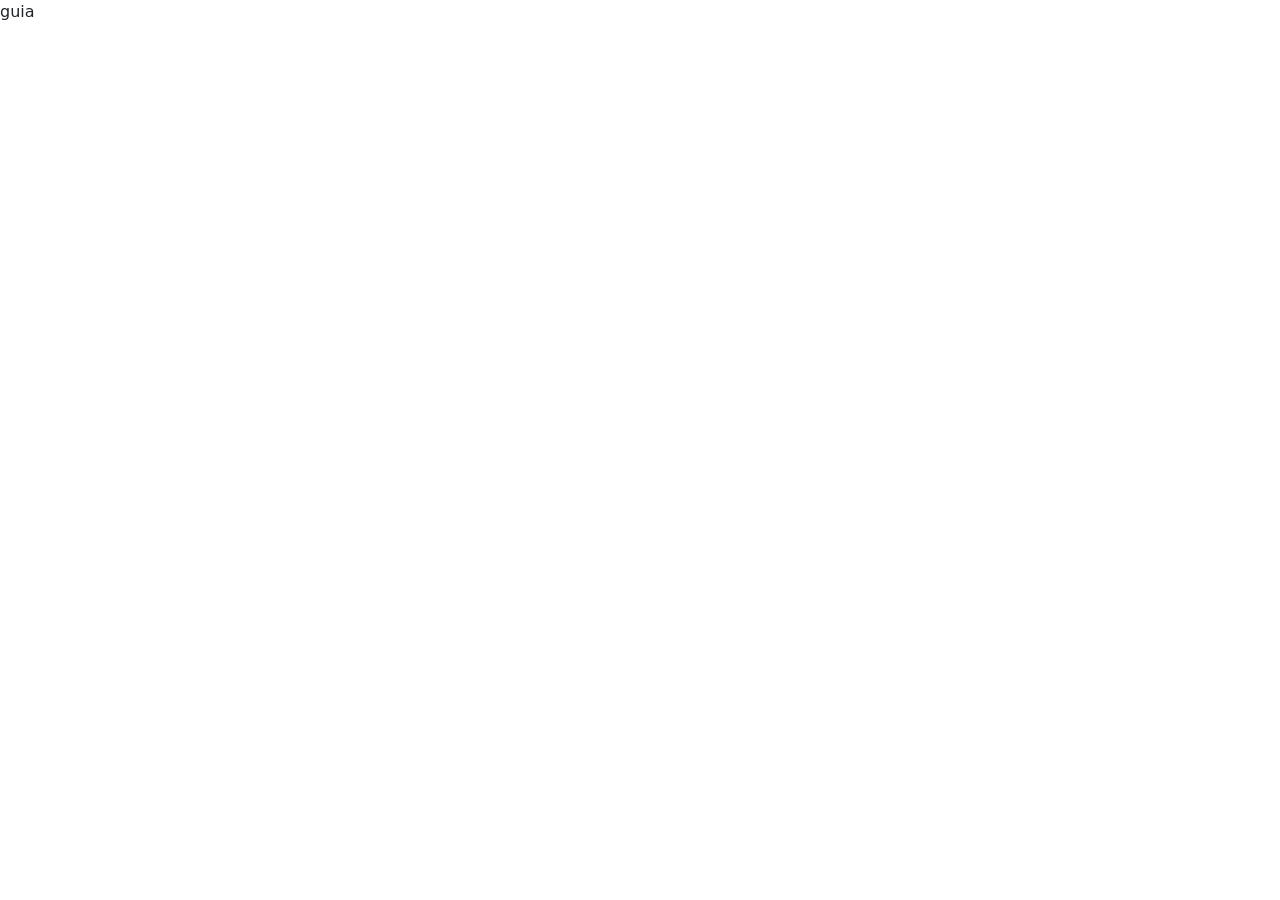
==== views/guia.html @ 3bc733f3 "Pagina de inicio completada" ====
<!DOCTYPE html>
<html lang="es">
<head>
    <meta charset="UTF-8">
    <meta name="viewport" content="width=device-width, initial-scale=1.0">
    <title>Guia de Adopcion</title>
    <link rel="stylesheet" href="../css/styles.css">
    <script src="https://cdn.jsdelivr.net/npm/bootstrap@5.3.3/dist/js/bootstrap.bundle.min.js"></script>
    <link href="https://cdn.jsdelivr.net/npm/bootstrap@5.3.8/dist/css/bootstrap.min.css" rel="stylesheet"
        integrity="sha384-sRIl4kxILFvY47J16cr9ZwB07vP4J8+LH7qKQnuqkuIAvNWLzeN8tE5YBujZqJLB" crossorigin="anonymous">
</head>
<body>
    guia
</body>
</html>
---- css/styles.css ----
body {
    color: #573D1C;
}

#nav-link{

    font-family: fantasy;
}
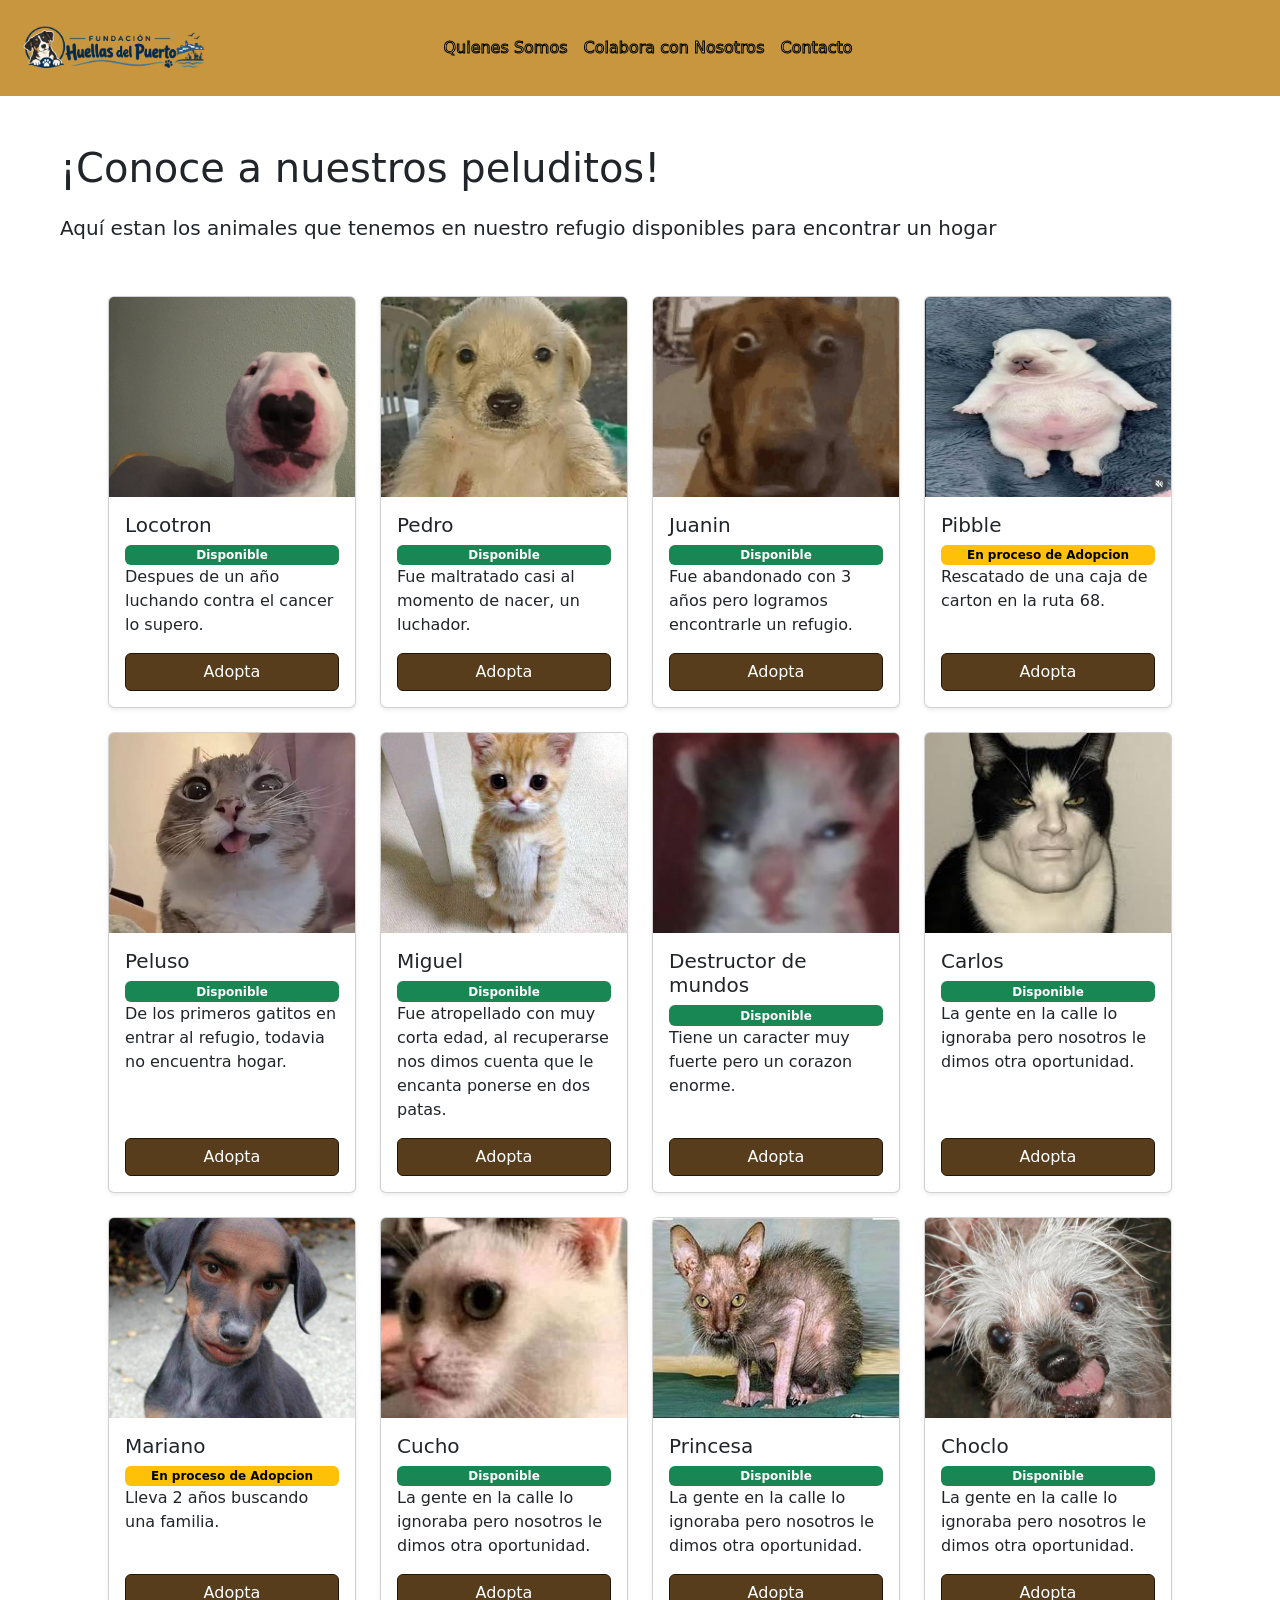
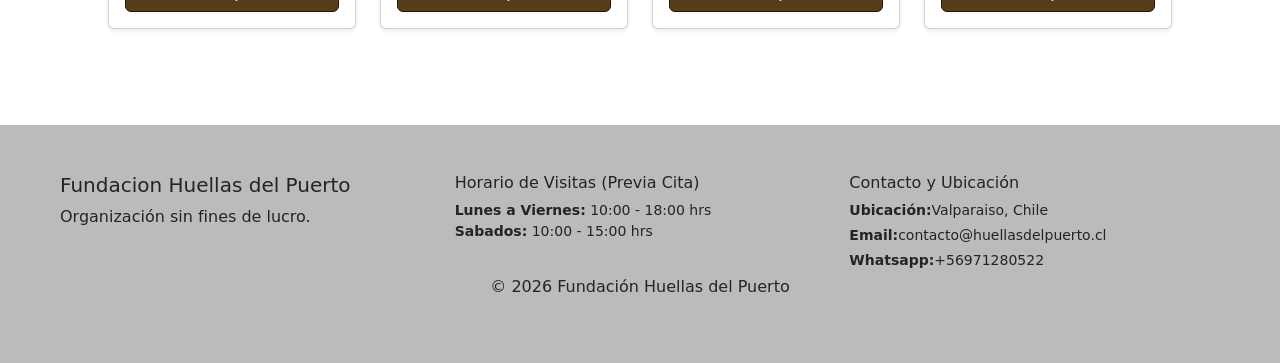
==== commit 626b4889: "Pagina de guia casi completada, se implemento el formulario con sus respectivos requerimientos, falt" ====
--- a/views/guia.html
+++ b/views/guia.html
@@ -1,5 +1,6 @@
 <!DOCTYPE html>
 <html lang="es">
+
 <head>
     <meta charset="UTF-8">
     <meta name="viewport" content="width=device-width, initial-scale=1.0">
@@ -9,7 +10,376 @@
     <link href="https://cdn.jsdelivr.net/npm/bootstrap@5.3.8/dist/css/bootstrap.min.css" rel="stylesheet"
         integrity="sha384-sRIl4kxILFvY47J16cr9ZwB07vP4J8+LH7qKQnuqkuIAvNWLzeN8tE5YBujZqJLB" crossorigin="anonymous">
 </head>
+
 <body>
-    guia
+    <nav id="barranav" class="navbar navbar-expand-lg" style="background-color: #C8963E;">
+        <div class="container-fluid">
+            <a class="navbar-brand" href="#">
+                <img src="../img/ChatGPT Image 24 sept 2026, 20_23_19.png" alt="Bootstrap" width="200">
+            </a>
+            <button class="navbar-toggler" type="button" data-bs-toggle="collapse" data-bs-target="#navbarNav"
+                aria-controls="navbarNav" aria-expanded="false" aria-label="Toggle navigation">
+                <span class="navbar-toggler-icon"></span>
+            </button>
+            <div class="collapse navbar-collapse justify-content-center" id="navbarNav">
+                <ul class="navbar-nav">
+                    <li>
+                        <a class="nav-link active" href="index.html#QuienesSomos"
+                            style="font-family:system-ui, -apple-system, BlinkMacSystemFont, 'Segoe UI', Roboto, Oxygen, Ubuntu, Cantarell, 'Open Sans', 'Helvetica Neue', sans-serif; color: #E3C567; -webkit-text-stroke: 1px #000000;">Quienes
+                            Somos</a>
+                    </li>
+                    <li>
+                        <a class="nav-link active" href="index.html#ColaboraConNosotros"
+                            style="font-family:system-ui, -apple-system, BlinkMacSystemFont, 'Segoe UI', Roboto, Oxygen, Ubuntu, Cantarell, 'Open Sans', 'Helvetica Neue', sans-serif; color: #E3C567; -webkit-text-stroke: 1px #000000;">Colabora
+                            con Nosotros</a>
+                    </li>
+                    <li>
+                        <a class="nav-link active" href="#Contacto"
+                            style="font-family:system-ui, -apple-system, BlinkMacSystemFont, 'Segoe UI', Roboto, Oxygen, Ubuntu, Cantarell, 'Open Sans', 'Helvetica Neue', sans-serif; color: #E3C567; -webkit-text-stroke: 1px #000000;">Contacto</a>
+                    </li>
+                </ul>
+            </div>
+
+            <div class="navbar-logo-space" style="width: 200px;"></div>
+
+        </div>
+    </nav>
+
+    <section id="GuiaDeAdopcion" class="py-5 px-3 px-md-5">
+        <div class="container-fluid">
+            <h1 class="text-center text-md-start mb-4">¡Conoce a nuestros peluditos!</h1>
+            <h5 class="text-center text-md-start">Aquí estan los animales que tenemos en nuestro refugio disponibles
+                para encontrar un hogar</h5>
+            <div class="row g-4 justify-content-center justify-content-md-start py-5 px-3 px-md-5">
+
+                <div class="col-12 col-sm-6 col-md-4 col-lg-3 d-flex align-items-stretch">
+                    <div class="card w-100 shadow-sm">
+                        <img src="../img/perromeme1.jpg" class="card-img-top" alt="perro1"
+                            style="height: 200px; object-fit: cover;">
+                        <div class="card-body d-flex flex-column">
+                            <h5 class="card-title">Locotron</h5>
+                            <span class="badge text-bg-success">Disponible</span>
+                            <p class="card-text">Despues de un año luchando contra el cancer lo supero.</p>
+                            <a href="#" class="btn btn-primary mt-auto" data-bs-toggle="modal"
+                                data-bs-target="#formularioAdopcion"
+                                style="background-color: #573D1C; border-color: #241604;">Adopta</a>
+                        </div>
+                    </div>
+                </div>
+
+                <div class="col-12 col-sm-6 col-md-4 col-lg-3 d-flex align-items-stretch">
+                    <div class="card w-100 shadow-sm">
+                        <img src="../img/perromeme2.jpg" class="card-img-top" alt="perro2"
+                            style="height: 200px; object-fit: cover;">
+                        <div class="card-body d-flex flex-column">
+                            <h5 class="card-title">Pedro</h5>
+                            <span class="badge text-bg-success">Disponible</span>
+                            <p class="card-text">Fue maltratado casi al momento de nacer, un luchador.</p>
+                            <a href="#" class="btn btn-primary mt-auto" data-bs-toggle="modal"
+                                data-bs-target="#formularioAdopcion"
+                                style="background-color: #573D1C; border-color: #241604;">Adopta</a>
+                        </div>
+                    </div>
+                </div>
+
+                <div class="col-12 col-sm-6 col-md-4 col-lg-3 d-flex align-items-stretch">
+                    <div class="card w-100 shadow-sm">
+                        <img src="../img/perromeme3.jpg" class="card-img-top" alt="perro3"
+                            style="height: 200px; object-fit: cover;">
+                        <div class="card-body d-flex flex-column">
+                            <h5 class="card-title">Juanin</h5>
+                            <span class="badge text-bg-success">Disponible</span>
+                            <p class="card-text">Fue abandonado con 3 años pero logramos encontrarle un refugio.</p>
+                            <a href="#" class="btn btn-primary mt-auto" data-bs-toggle="modal"
+                                data-bs-target="#formularioAdopcion"
+                                style="background-color: #573D1C; border-color: #241604;">Adopta</a>
+                        </div>
+                    </div>
+                </div>
+
+                <div class="col-12 col-sm-6 col-md-4 col-lg-3 d-flex align-items-stretch">
+                    <div class="card w-100 shadow-sm">
+                        <img src="../img/perromeme4.jpg" class="card-img-top" alt="perro4"
+                            style="height: 200px; object-fit: cover;">
+                        <div class="card-body d-flex flex-column">
+                            <h5 class="card-title">Pibble</h5>
+                            <span class="badge text-bg-warning">En proceso de Adopcion</span>
+                            <p class="card-text">Rescatado de una caja de carton en la ruta 68.</p>
+                            <a href="#" class="btn btn-primary mt-auto"
+                                style="background-color: #573D1C; border-color: #241604;">Adopta</a>
+                        </div>
+                    </div>
+                </div>
+
+                <div class="col-12 col-sm-6 col-md-4 col-lg-3 d-flex align-items-stretch">
+                    <div class="card w-100 shadow-sm">
+                        <img src="../img/gatomeme1.jpg" class="card-img-top" alt="gato1"
+                            style="height: 200px; object-fit: cover;">
+                        <div class="card-body d-flex flex-column">
+                            <h5 class="card-title">Peluso</h5>
+                            <span class="badge text-bg-success">Disponible</span>
+                            <p class="card-text">De los primeros gatitos en entrar al refugio, todavia no encuentra
+                                hogar.</p>
+                            <a href="#" class="btn btn-primary mt-auto" data-bs-toggle="modal"
+                                data-bs-target="#formularioAdopcion"
+                                style="background-color: #573D1C; border-color: #241604;">Adopta</a>
+                        </div>
+                    </div>
+                </div>
+
+                <div class="col-12 col-sm-6 col-md-4 col-lg-3 d-flex align-items-stretch">
+                    <div class="card w-100 shadow-sm">
+                        <img src="../img/gatomeme2.jpg" class="card-img-top" alt="gato2"
+                            style="height: 200px; object-fit: cover;">
+                        <div class="card-body d-flex flex-column">
+                            <h5 class="card-title">Miguel</h5>
+                            <span class="badge text-bg-success">Disponible</span>
+                            <p class="card-text">Fue atropellado con muy corta edad, al recuperarse nos dimos cuenta que
+                                le encanta ponerse en dos patas.</p>
+                            <a href="#" class="btn btn-primary mt-auto" data-bs-toggle="modal"
+                                data-bs-target="#formularioAdopcion"
+                                style="background-color: #573D1C; border-color: #241604;">Adopta</a>
+                        </div>
+                    </div>
+                </div>
+
+                <div class="col-12 col-sm-6 col-md-4 col-lg-3 d-flex align-items-stretch">
+                    <div class="card w-100 shadow-sm">
+                        <img src="../img/gatomeme3.jpg" class="card-img-top" alt="gato3"
+                            style="height: 200px; object-fit: cover;">
+                        <div class="card-body d-flex flex-column">
+                            <h5 class="card-title">Destructor de mundos</h5>
+                            <span class="badge text-bg-success">Disponible</span>
+                            <p class="card-text">Tiene un caracter muy fuerte pero un corazon enorme.</p>
+                            <a href="#" class="btn btn-primary mt-auto" data-bs-toggle="modal"
+                                data-bs-target="#formularioAdopcion"
+                                style="background-color: #573D1C; border-color: #241604;">Adopta</a>
+                        </div>
+                    </div>
+                </div>
+
+                <div class="col-12 col-sm-6 col-md-4 col-lg-3 d-flex align-items-stretch">
+                    <div class="card w-100 shadow-sm">
+                        <img src="../img/gatomeme4.jpg" class="card-img-top" alt="gato4"
+                            style="height: 200px; object-fit: cover;">
+                        <div class="card-body d-flex flex-column">
+                            <h5 class="card-title">Carlos</h5>
+                            <span class="badge text-bg-success">Disponible</span>
+                            <p class="card-text">La gente en la calle lo ignoraba pero nosotros le dimos otra
+                                oportunidad.</p>
+                            <a href="#" class="btn btn-primary mt-auto" data-bs-toggle="modal"
+                                data-bs-target="#formularioAdopcion"
+                                style="background-color: #573D1C; border-color: #241604;">Adopta</a>
+                        </div>
+                    </div>
+                </div>
+
+                <div class="col-12 col-sm-6 col-md-4 col-lg-3 d-flex align-items-stretch">
+                    <div class="card w-100 shadow-sm">
+                        <img src="../img/perromeme5.jpg" class="card-img-top" alt="perro5"
+                            style="height: 200px; object-fit: cover;">
+                        <div class="card-body d-flex flex-column">
+                            <h5 class="card-title">Mariano</h5>
+                            <span class="badge text-bg-warning">En proceso de Adopcion</span>
+                            <p class="card-text">Lleva 2 años buscando una familia.</p>
+                            <a href="#" class="btn btn-primary mt-auto"
+                                style="background-color: #573D1C; border-color: #241604;">Adopta</a>
+                        </div>
+                    </div>
+                </div>
+
+                <div class="col-12 col-sm-6 col-md-4 col-lg-3 d-flex align-items-stretch">
+                    <div class="card w-100 shadow-sm">
+                        <img src="../img/gatomeme5.jpg" class="card-img-top" alt="gato5"
+                            style="height: 200px; object-fit: cover;">
+                        <div class="card-body d-flex flex-column">
+                            <h5 class="card-title">Cucho</h5>
+                            <span class="badge text-bg-success">Disponible</span>
+                            <p class="card-text">La gente en la calle lo ignoraba pero nosotros le dimos otra
+                                oportunidad.</p>
+                            <a href="#" class="btn btn-primary mt-auto" data-bs-toggle="modal"
+                                data-bs-target="#formularioAdopcion"
+                                style="background-color: #573D1C; border-color: #241604;">Adopta</a>
+                        </div>
+                    </div>
+                </div>
+
+                <div class="col-12 col-sm-6 col-md-4 col-lg-3 d-flex align-items-stretch">
+                    <div class="card w-100 shadow-sm">
+                        <img src="../img/gatomeme6.jpg" class="card-img-top" alt="gato6"
+                            style="height: 200px; object-fit: cover;">
+                        <div class="card-body d-flex flex-column">
+                            <h5 class="card-title">Princesa</h5>
+                            <span class="badge text-bg-success">Disponible</span>
+                            <p class="card-text">La gente en la calle lo ignoraba pero nosotros le dimos otra
+                                oportunidad.</p>
+                            <a href="#" class="btn btn-primary mt-auto" data-bs-toggle="modal"
+                                data-bs-target="#formularioAdopcion"
+                                style="background-color: #573D1C; border-color: #241604;">Adopta</a>
+                        </div>
+                    </div>
+                </div>
+
+                <div class="col-12 col-sm-6 col-md-4 col-lg-3 d-flex align-items-stretch">
+                    <div class="card w-100 shadow-sm">
+                        <img src="../img/perromeme6.jpg" class="card-img-top" alt="perro5"
+                            style="height: 200px; object-fit: cover;">
+                        <div class="card-body d-flex flex-column">
+                            <h5 class="card-title">Choclo</h5>
+                            <span class="badge text-bg-success">Disponible</span>
+                            <p class="card-text">La gente en la calle lo ignoraba pero nosotros le dimos otra
+                                oportunidad.</p>
+                            <a href="..." class="btn btn-primary mt-auto" data-bs-toggle="modal"
+                                data-bs-target="#formularioAdopcion"
+                                style="background-color: #573D1C; border-color: #241604;">Adopta</a>
+                        </div>
+                    </div>
+                </div>
+
+            </div>
+        </div>
+
+
+    </section>
+
+
+
+    <footer id="Contacto" class="py-5 px-3 px-md-5" style="background-color: rgb(187, 187, 187);">
+        <div class="container-fluid">
+            <div class="row gy-4 justify-content-between">
+
+                <div class="col-12 col-md-4 text-center text-md-start">
+                    <h5>Fundacion Huellas del Puerto</h5>
+                    <p>Organización sin fines de lucro.</p>
+                </div>
+
+                <div class="col-12 col-sm-6 col-md-4 text-center text-md-start">
+                    <h6>Horario de Visitas (Previa Cita)</h6>
+                    <ul class="list-unstyled small mb-0">
+                        <li><strong>Lunes a Viernes:</strong> 10:00 - 18:00 hrs</li>
+                        <li><strong>Sabados:</strong> 10:00 - 15:00 hrs</li>
+                    </ul>
+                </div>
+
+                <div class="col-12 col-sm-6 col-md-4 text-center text-md-start">
+                    <h6>Contacto y Ubicación</h6>
+                    <ul class="list-unstyled small mb-0">
+                        <li class="mb-1"><strong>Ubicación:</strong>Valparaiso, Chile</li>
+                        <li class="mb-1"><strong>Email:</strong>contacto@huellasdelpuerto.cl</li>
+                        <li class="mb-1"><strong>Whatsapp:</strong>+56971280522</li>
+                    </ul>
+                </div>
+            </div>
+
+            <div class="row">
+                <div class="col-12 text-center">
+                    <p>© 2026 Fundación Huellas del Puerto</p>
+                </div>
+            </div>
+        </div>
+    </footer>
+
+    <div class="modal fade" id="formularioAdopcion" tabindex="-1" aria-hidden="true">
+        <div class="modal-dialog modal-dialog-centered modal-sm">
+            <div class="modal-content p-3">
+
+                <div class="modal-header border-0 pb-0">
+                    <h5>Quiero Adoptar</h5>
+                    <button type="button" class="btn-close" data-bs-dismiss="modal" aria-label="Cerrar"></button>
+                </div>
+
+                <div class="modal-body">
+                    <form>
+                        <div class="mb-3">
+                            <label class="form-label small fw-bold">Nombre Completo</label>
+                            <input type="text" class="form-control form-control-sm" placeholder="Tu nombre" required>
+                        </div>
+
+                        <div class="mb-3">
+                            <label class="form-label small fw-bold">Correo Electronico</label>
+                            <input type="text" class="form-control form-control-sm" placeholder="ejemplo@correo.cl"
+                                required>
+                        </div>
+
+                        <div class="mb-3">
+                            <label class="form-label small fw-bold">Teléfono / WhatsApp</label>
+                            <input type="tel" class="form-control form-control-sm" placeholder="+56 9 ..." required minlength="9" maxlength="11">
+                        </div>
+
+                        <div class="input-group mb-3">
+                            <label class="form-label small fw-bold">¿A quien quieres Adoptar?</label>
+                            <label class="input-group-text" for="inputGroupSelect01"></label>
+                            <select class="form-select" id="inputGroupSelect01">
+                                <option selected>Elige...</option>
+                                <option value="1">Locotron</option>
+                                <option value="2">Pedro</option>
+                                <option value="3">Juanin</option>
+                                <option value="1">Peluso</option>
+                                <option value="2">Miguel</option>
+                                <option value="3">Destructor de mundos</option>
+                                <option value="1">Carlos</option>
+                                <option value="2">Pedro</option>
+                                <option value="3">Juanin</option>
+                            </select>
+                        </div>
+
+                        <div class="mb-3">
+                            <label class="form-label small fw-bold">Edad</label>
+                            <input type="number" class="form-control form-control-sm" placeholder="0" required min="18"
+                                max="99">
+                        </div>
+
+                        <div class="mb-3">
+                            <label class="form-label small fw-bold">Tipo de Vivienda</label>
+                            <label class="input-group-text" for="inputGroupSelect01"></label>
+                            <select class="form-select" id="inputGroupSelect01">
+                                <option selected>Elige...</option>
+                                <option value="1">Casa</option>
+                                <option value="2">Departamento</option>
+                                <option value="3">Otro</option>
+                            </select>
+                        </div>
+
+                        <div class="mb-3">
+                            <label class="form-label small fw-bold">¿Tienes mascotas Actualmente?</label>
+                            <div class="form-check form-check-inline">
+                                <input class="form-check-input" type="radio" name="experiencia" id="expSi" value="Si"
+                                    required>
+                                <label class="form-check-label" for="expSi">Sí</label>
+                            </div>
+
+                            <div class="form-check form-check-inline">
+                                <input class="form-check-input" type="radio" name="experiencia" id="expNo" value="No">
+                                <label class="form-check-label" for="expNo">No</label>
+                            </div>
+                        </div>
+
+                        <div class="mb-3">
+                            <label class="form-label small fw-bold">Motivo por el que quieres adoptar</label>
+                            <input type="text" class="form-control form-control-sm" placeholder="Tu motivo aquí..."
+                                required minlength="50">
+                        </div>
+
+                        <div class="mb-3">
+                            <label class="form-label small fw-bold">¿Aceptas el compromiso de tenencia
+                                responsable?</label>
+                            <p>Escribe "Si acepto el acuerdo" de otra forma no podras continuar.</p>
+                            <input type="text" class="form-control form-control-sm" id="compromiso"
+                                pattern="S[ií]? acepto el acuerdo" title="Debes escribir exactamente 'Si acepto el acuerdo'"
+                                placeholder="Escribe aquí..." required>
+                        </div>
+
+                        <button type="submit" class="btn btn-sm text-white w-100 fw-bold mt-2"
+                            style="background-color: #573D1C;">
+                            Enviar
+                        </button>
+                    </form>
+                </div>
+
+            </div>
+        </div>
+    </div>
+
 </body>
+
 </html>
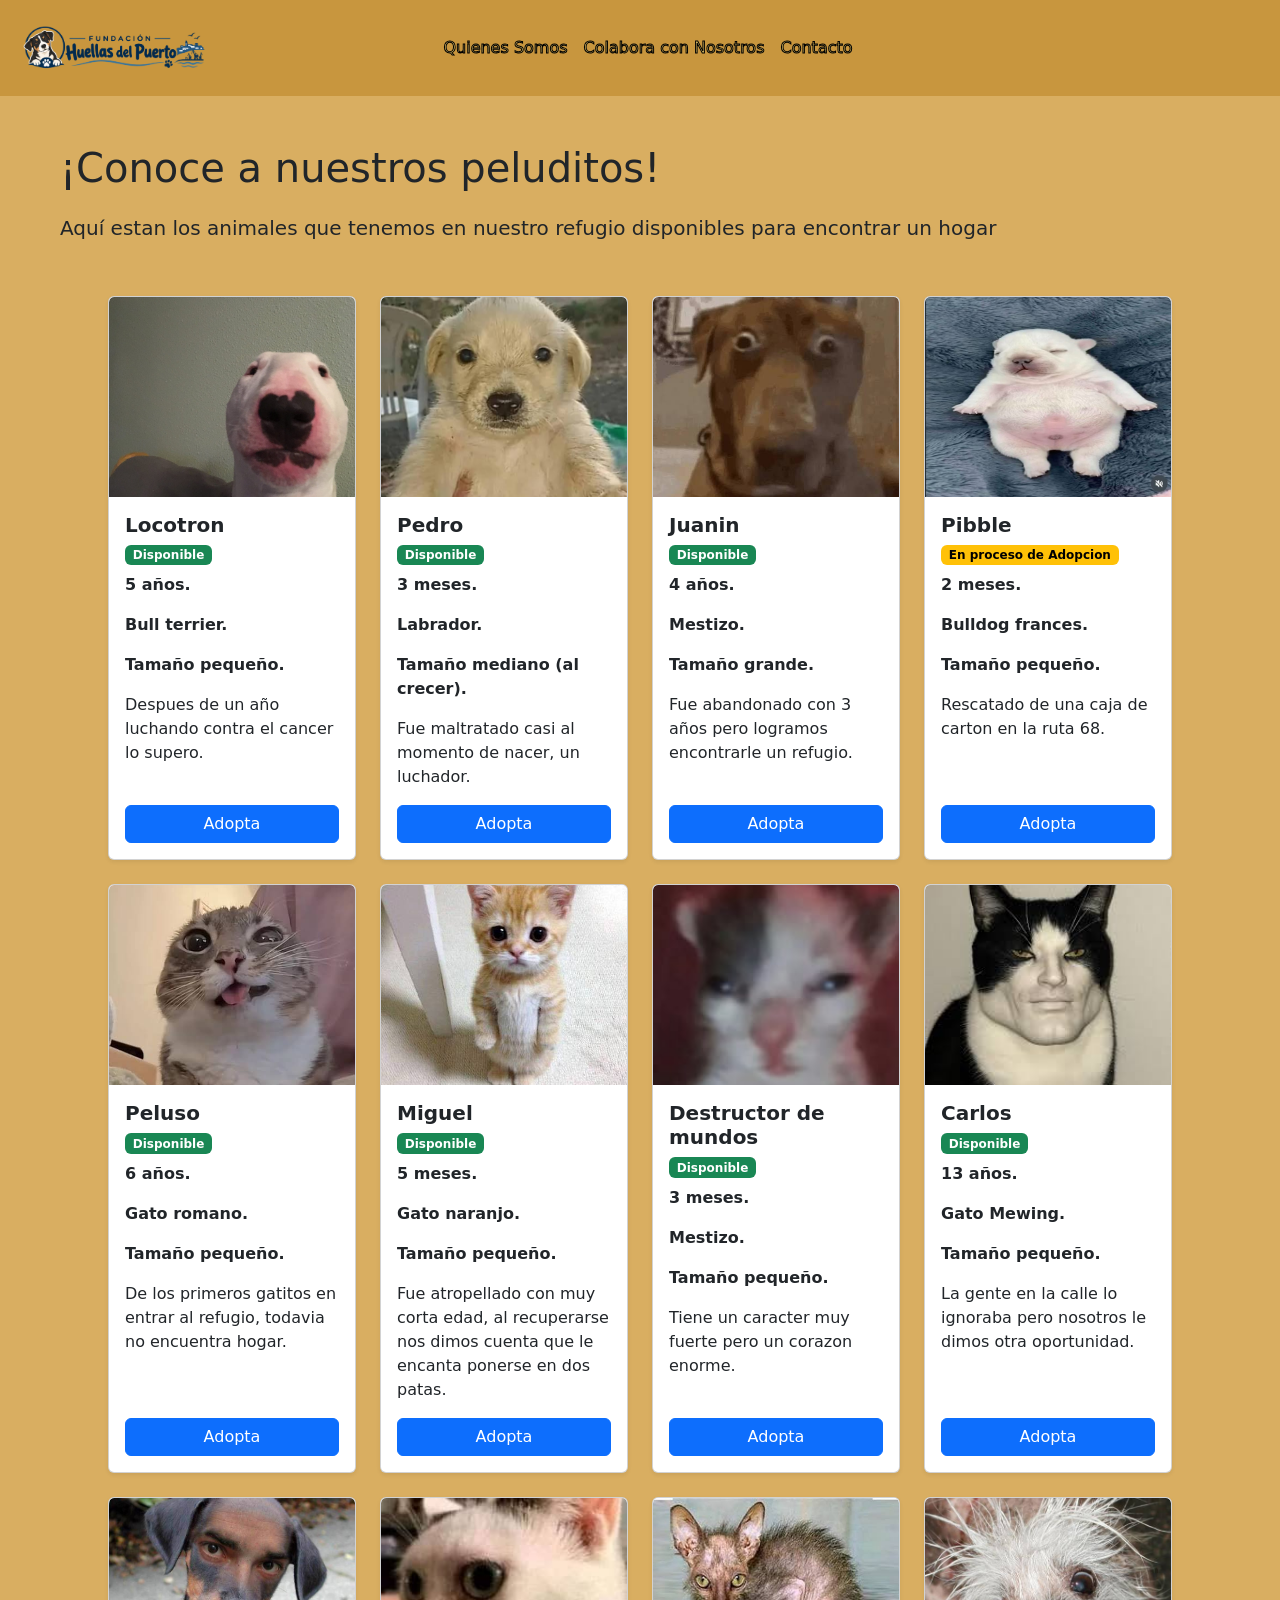
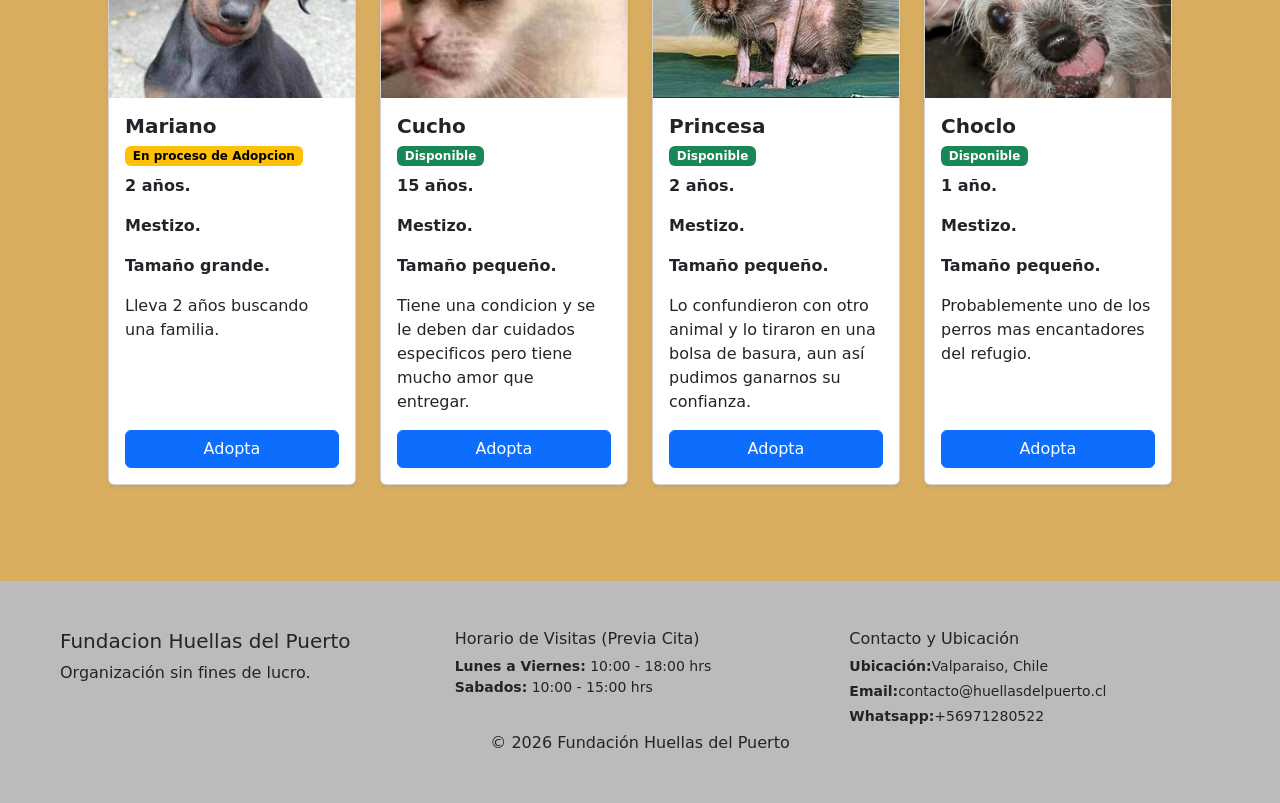
==== commit ffc2e455: "Version final" ====
--- a/views/guia.html
+++ b/views/guia.html
@@ -12,7 +12,7 @@
 </head>
 
 <body>
-    <nav id="barranav" class="navbar navbar-expand-lg" style="background-color: #C8963E;">
+    <nav id="barranav" class="navbar navbar-expand-lg">
         <div class="container-fluid">
             <a class="navbar-brand" href="#">
                 <img src="../img/ChatGPT Image 24 sept 2026, 20_23_19.png" alt="Bootstrap" width="200">
@@ -24,23 +24,20 @@
             <div class="collapse navbar-collapse justify-content-center" id="navbarNav">
                 <ul class="navbar-nav">
                     <li>
-                        <a class="nav-link active" href="index.html#QuienesSomos"
-                            style="font-family:system-ui, -apple-system, BlinkMacSystemFont, 'Segoe UI', Roboto, Oxygen, Ubuntu, Cantarell, 'Open Sans', 'Helvetica Neue', sans-serif; color: #E3C567; -webkit-text-stroke: 1px #000000;">Quienes
+                        <a class="nav-link active" href="index.html#QuienesSomos">Quienes
                             Somos</a>
                     </li>
                     <li>
-                        <a class="nav-link active" href="index.html#ColaboraConNosotros"
-                            style="font-family:system-ui, -apple-system, BlinkMacSystemFont, 'Segoe UI', Roboto, Oxygen, Ubuntu, Cantarell, 'Open Sans', 'Helvetica Neue', sans-serif; color: #E3C567; -webkit-text-stroke: 1px #000000;">Colabora
+                        <a class="nav-link active" href="index.html#ColaboraConNosotros">Colabora
                             con Nosotros</a>
                     </li>
                     <li>
-                        <a class="nav-link active" href="#Contacto"
-                            style="font-family:system-ui, -apple-system, BlinkMacSystemFont, 'Segoe UI', Roboto, Oxygen, Ubuntu, Cantarell, 'Open Sans', 'Helvetica Neue', sans-serif; color: #E3C567; -webkit-text-stroke: 1px #000000;">Contacto</a>
+                        <a class="nav-link active" href="#Contacto">Contacto</a>
                     </li>
                 </ul>
             </div>
 
-            <div class="navbar-logo-space" style="width: 200px;"></div>
+            <div class="navbar-logo-space"></div>
 
         </div>
     </nav>
@@ -54,197 +51,204 @@
 
                 <div class="col-12 col-sm-6 col-md-4 col-lg-3 d-flex align-items-stretch">
                     <div class="card w-100 shadow-sm">
-                        <img src="../img/perromeme1.jpg" class="card-img-top" alt="perro1"
-                            style="height: 200px; object-fit: cover;">
+                        <img src="../img/perromeme1.jpg" class="card-img-top" alt="perro1">
                         <div class="card-body d-flex flex-column">
                             <h5 class="card-title">Locotron</h5>
                             <span class="badge text-bg-success">Disponible</span>
+                            <p class="card-text"><strong>5 años.</strong></p>
+                            <p class="card-text"><strong>Bull terrier.</strong></p>
+                            <p class="card-text"><strong>Tamaño pequeño.</strong></p>
                             <p class="card-text">Despues de un año luchando contra el cancer lo supero.</p>
                             <a href="#" class="btn btn-primary mt-auto" data-bs-toggle="modal"
-                                data-bs-target="#formularioAdopcion"
-                                style="background-color: #573D1C; border-color: #241604;">Adopta</a>
-                        </div>
-                    </div>
-                </div>
-
-                <div class="col-12 col-sm-6 col-md-4 col-lg-3 d-flex align-items-stretch">
-                    <div class="card w-100 shadow-sm">
-                        <img src="../img/perromeme2.jpg" class="card-img-top" alt="perro2"
-                            style="height: 200px; object-fit: cover;">
+                                data-bs-target="#formularioAdopcion">Adopta</a>
+                        </div>
+                    </div>
+                </div>
+
+                <div class="col-12 col-sm-6 col-md-4 col-lg-3 d-flex align-items-stretch">
+                    <div class="card w-100 shadow-sm">
+                        <img src="../img/perromeme2.jpg" class="card-img-top" alt="perro2">
                         <div class="card-body d-flex flex-column">
                             <h5 class="card-title">Pedro</h5>
                             <span class="badge text-bg-success">Disponible</span>
+                            <p class="card-text"><strong>3 meses.</strong></p>
+                            <p class="card-text"><strong>Labrador.</strong></p>
+                            <p class="card-text"><strong>Tamaño mediano (al crecer).</strong></p>
                             <p class="card-text">Fue maltratado casi al momento de nacer, un luchador.</p>
                             <a href="#" class="btn btn-primary mt-auto" data-bs-toggle="modal"
-                                data-bs-target="#formularioAdopcion"
-                                style="background-color: #573D1C; border-color: #241604;">Adopta</a>
-                        </div>
-                    </div>
-                </div>
-
-                <div class="col-12 col-sm-6 col-md-4 col-lg-3 d-flex align-items-stretch">
-                    <div class="card w-100 shadow-sm">
-                        <img src="../img/perromeme3.jpg" class="card-img-top" alt="perro3"
-                            style="height: 200px; object-fit: cover;">
+                                data-bs-target="#formularioAdopcion">Adopta</a>
+                        </div>
+                    </div>
+                </div>
+
+                <div class="col-12 col-sm-6 col-md-4 col-lg-3 d-flex align-items-stretch">
+                    <div class="card w-100 shadow-sm">
+                        <img src="../img/perromeme3.jpg" class="card-img-top" alt="perro3">
                         <div class="card-body d-flex flex-column">
                             <h5 class="card-title">Juanin</h5>
                             <span class="badge text-bg-success">Disponible</span>
+                            <p class="card-text"><strong>4 años.</strong></p>
+                            <p class="card-text"><strong>Mestizo.</strong></p>
+                            <p class="card-text"><strong>Tamaño grande.</strong></p>
                             <p class="card-text">Fue abandonado con 3 años pero logramos encontrarle un refugio.</p>
                             <a href="#" class="btn btn-primary mt-auto" data-bs-toggle="modal"
-                                data-bs-target="#formularioAdopcion"
-                                style="background-color: #573D1C; border-color: #241604;">Adopta</a>
-                        </div>
-                    </div>
-                </div>
-
-                <div class="col-12 col-sm-6 col-md-4 col-lg-3 d-flex align-items-stretch">
-                    <div class="card w-100 shadow-sm">
-                        <img src="../img/perromeme4.jpg" class="card-img-top" alt="perro4"
-                            style="height: 200px; object-fit: cover;">
+                                data-bs-target="#formularioAdopcion">Adopta</a>
+                        </div>
+                    </div>
+                </div>
+
+                <div class="col-12 col-sm-6 col-md-4 col-lg-3 d-flex align-items-stretch">
+                    <div class="card w-100 shadow-sm">
+                        <img src="../img/perromeme4.jpg" class="card-img-top" alt="perro4">
                         <div class="card-body d-flex flex-column">
                             <h5 class="card-title">Pibble</h5>
                             <span class="badge text-bg-warning">En proceso de Adopcion</span>
+                            <p class="card-text"><strong>2 meses.</strong></p>
+                            <p class="card-text"><strong>Bulldog frances.</strong></p>
+                            <p class="card-text"><strong>Tamaño pequeño.</strong></p>
                             <p class="card-text">Rescatado de una caja de carton en la ruta 68.</p>
-                            <a href="#" class="btn btn-primary mt-auto"
-                                style="background-color: #573D1C; border-color: #241604;">Adopta</a>
-                        </div>
-                    </div>
-                </div>
-
-                <div class="col-12 col-sm-6 col-md-4 col-lg-3 d-flex align-items-stretch">
-                    <div class="card w-100 shadow-sm">
-                        <img src="../img/gatomeme1.jpg" class="card-img-top" alt="gato1"
-                            style="height: 200px; object-fit: cover;">
+                            <a href="#" class="btn btn-primary mt-auto">Adopta</a>
+                        </div>
+                    </div>
+                </div>
+
+                <div class="col-12 col-sm-6 col-md-4 col-lg-3 d-flex align-items-stretch">
+                    <div class="card w-100 shadow-sm">
+                        <img src="../img/gatomeme1.jpg" class="card-img-top" alt="gato1">
                         <div class="card-body d-flex flex-column">
                             <h5 class="card-title">Peluso</h5>
                             <span class="badge text-bg-success">Disponible</span>
+                            <p class="card-text"><strong>6 años.</strong></p>
+                            <p class="card-text"><strong>Gato romano.</strong></p>
+                            <p class="card-text"><strong>Tamaño pequeño.</strong></p>
                             <p class="card-text">De los primeros gatitos en entrar al refugio, todavia no encuentra
                                 hogar.</p>
                             <a href="#" class="btn btn-primary mt-auto" data-bs-toggle="modal"
-                                data-bs-target="#formularioAdopcion"
-                                style="background-color: #573D1C; border-color: #241604;">Adopta</a>
-                        </div>
-                    </div>
-                </div>
-
-                <div class="col-12 col-sm-6 col-md-4 col-lg-3 d-flex align-items-stretch">
-                    <div class="card w-100 shadow-sm">
-                        <img src="../img/gatomeme2.jpg" class="card-img-top" alt="gato2"
-                            style="height: 200px; object-fit: cover;">
+                                data-bs-target="#formularioAdopcion">Adopta</a>
+                        </div>
+                    </div>
+                </div>
+
+                <div class="col-12 col-sm-6 col-md-4 col-lg-3 d-flex align-items-stretch">
+                    <div class="card w-100 shadow-sm">
+                        <img src="../img/gatomeme2.jpg" class="card-img-top" alt="gato2">
                         <div class="card-body d-flex flex-column">
                             <h5 class="card-title">Miguel</h5>
                             <span class="badge text-bg-success">Disponible</span>
+                            <p class="card-text"><strong>5 meses.</strong></p>
+                            <p class="card-text"><strong>Gato naranjo.</strong></p>
+                            <p class="card-text"><strong>Tamaño pequeño.</strong></p>
                             <p class="card-text">Fue atropellado con muy corta edad, al recuperarse nos dimos cuenta que
                                 le encanta ponerse en dos patas.</p>
                             <a href="#" class="btn btn-primary mt-auto" data-bs-toggle="modal"
-                                data-bs-target="#formularioAdopcion"
-                                style="background-color: #573D1C; border-color: #241604;">Adopta</a>
-                        </div>
-                    </div>
-                </div>
-
-                <div class="col-12 col-sm-6 col-md-4 col-lg-3 d-flex align-items-stretch">
-                    <div class="card w-100 shadow-sm">
-                        <img src="../img/gatomeme3.jpg" class="card-img-top" alt="gato3"
-                            style="height: 200px; object-fit: cover;">
+                                data-bs-target="#formularioAdopcion">Adopta</a>
+                        </div>
+                    </div>
+                </div>
+
+                <div class="col-12 col-sm-6 col-md-4 col-lg-3 d-flex align-items-stretch">
+                    <div class="card w-100 shadow-sm">
+                        <img src="../img/gatomeme3.jpg" class="card-img-top" alt="gato3">
                         <div class="card-body d-flex flex-column">
                             <h5 class="card-title">Destructor de mundos</h5>
                             <span class="badge text-bg-success">Disponible</span>
+                            <p class="card-text"><strong>3 meses.</strong></p>
+                            <p class="card-text"><strong>Mestizo.</strong></p>
+                            <p class="card-text"><strong>Tamaño pequeño.</strong></p>
                             <p class="card-text">Tiene un caracter muy fuerte pero un corazon enorme.</p>
                             <a href="#" class="btn btn-primary mt-auto" data-bs-toggle="modal"
-                                data-bs-target="#formularioAdopcion"
-                                style="background-color: #573D1C; border-color: #241604;">Adopta</a>
-                        </div>
-                    </div>
-                </div>
-
-                <div class="col-12 col-sm-6 col-md-4 col-lg-3 d-flex align-items-stretch">
-                    <div class="card w-100 shadow-sm">
-                        <img src="../img/gatomeme4.jpg" class="card-img-top" alt="gato4"
-                            style="height: 200px; object-fit: cover;">
+                                data-bs-target="#formularioAdopcion">Adopta</a>
+                        </div>
+                    </div>
+                </div>
+
+                <div class="col-12 col-sm-6 col-md-4 col-lg-3 d-flex align-items-stretch">
+                    <div class="card w-100 shadow-sm">
+                        <img src="../img/gatomeme4.jpg" class="card-img-top" alt="gato4">
                         <div class="card-body d-flex flex-column">
                             <h5 class="card-title">Carlos</h5>
                             <span class="badge text-bg-success">Disponible</span>
+                            <p class="card-text"><strong>13 años.</strong></p>
+                            <p class="card-text"><strong>Gato Mewing.</strong></p>
+                            <p class="card-text"><strong>Tamaño pequeño.</strong></p>
                             <p class="card-text">La gente en la calle lo ignoraba pero nosotros le dimos otra
                                 oportunidad.</p>
                             <a href="#" class="btn btn-primary mt-auto" data-bs-toggle="modal"
-                                data-bs-target="#formularioAdopcion"
-                                style="background-color: #573D1C; border-color: #241604;">Adopta</a>
-                        </div>
-                    </div>
-                </div>
-
-                <div class="col-12 col-sm-6 col-md-4 col-lg-3 d-flex align-items-stretch">
-                    <div class="card w-100 shadow-sm">
-                        <img src="../img/perromeme5.jpg" class="card-img-top" alt="perro5"
-                            style="height: 200px; object-fit: cover;">
+                                data-bs-target="#formularioAdopcion">Adopta</a>
+                        </div>
+                    </div>
+                </div>
+
+                <div class="col-12 col-sm-6 col-md-4 col-lg-3 d-flex align-items-stretch">
+                    <div class="card w-100 shadow-sm">
+                        <img src="../img/perromeme5.jpg" class="card-img-top" alt="perro5">
                         <div class="card-body d-flex flex-column">
                             <h5 class="card-title">Mariano</h5>
                             <span class="badge text-bg-warning">En proceso de Adopcion</span>
+                            <p class="card-text"><strong>2 años.</strong></p>
+                            <p class="card-text"><strong>Mestizo.</strong></p>
+                            <p class="card-text"><strong>Tamaño grande.</strong></p>
                             <p class="card-text">Lleva 2 años buscando una familia.</p>
-                            <a href="#" class="btn btn-primary mt-auto"
-                                style="background-color: #573D1C; border-color: #241604;">Adopta</a>
-                        </div>
-                    </div>
-                </div>
-
-                <div class="col-12 col-sm-6 col-md-4 col-lg-3 d-flex align-items-stretch">
-                    <div class="card w-100 shadow-sm">
-                        <img src="../img/gatomeme5.jpg" class="card-img-top" alt="gato5"
-                            style="height: 200px; object-fit: cover;">
+                            <a href="#" class="btn btn-primary mt-auto">Adopta</a>
+                        </div>
+                    </div>
+                </div>
+
+                <div class="col-12 col-sm-6 col-md-4 col-lg-3 d-flex align-items-stretch">
+                    <div class="card w-100 shadow-sm">
+                        <img src="../img/gatomeme5.jpg" class="card-img-top" alt="gato5">
                         <div class="card-body d-flex flex-column">
                             <h5 class="card-title">Cucho</h5>
                             <span class="badge text-bg-success">Disponible</span>
-                            <p class="card-text">La gente en la calle lo ignoraba pero nosotros le dimos otra
-                                oportunidad.</p>
-                            <a href="#" class="btn btn-primary mt-auto" data-bs-toggle="modal"
-                                data-bs-target="#formularioAdopcion"
-                                style="background-color: #573D1C; border-color: #241604;">Adopta</a>
-                        </div>
-                    </div>
-                </div>
-
-                <div class="col-12 col-sm-6 col-md-4 col-lg-3 d-flex align-items-stretch">
-                    <div class="card w-100 shadow-sm">
-                        <img src="../img/gatomeme6.jpg" class="card-img-top" alt="gato6"
-                            style="height: 200px; object-fit: cover;">
+                            <p class="card-text"><strong>15 años.</strong></p>
+                            <p class="card-text"><strong>Mestizo.</strong></p>
+                            <p class="card-text"><strong>Tamaño pequeño.</strong></p>
+                            <p class="card-text">Tiene una condicion y se le deben dar cuidados especificos pero tiene mucho amor que entregar.</p>
+                            <a href="#" class="btn btn-primary mt-auto" data-bs-toggle="modal"
+                                data-bs-target="#formularioAdopcion">Adopta</a>
+                        </div>
+                    </div>
+                </div>
+
+                <div class="col-12 col-sm-6 col-md-4 col-lg-3 d-flex align-items-stretch">
+                    <div class="card w-100 shadow-sm">
+                        <img src="../img/gatomeme6.jpg" class="card-img-top" alt="gato6">
                         <div class="card-body d-flex flex-column">
                             <h5 class="card-title">Princesa</h5>
                             <span class="badge text-bg-success">Disponible</span>
-                            <p class="card-text">La gente en la calle lo ignoraba pero nosotros le dimos otra
-                                oportunidad.</p>
-                            <a href="#" class="btn btn-primary mt-auto" data-bs-toggle="modal"
-                                data-bs-target="#formularioAdopcion"
-                                style="background-color: #573D1C; border-color: #241604;">Adopta</a>
-                        </div>
-                    </div>
-                </div>
-
-                <div class="col-12 col-sm-6 col-md-4 col-lg-3 d-flex align-items-stretch">
-                    <div class="card w-100 shadow-sm">
-                        <img src="../img/perromeme6.jpg" class="card-img-top" alt="perro5"
-                            style="height: 200px; object-fit: cover;">
+                            <p class="card-text"><strong>2 años.</strong></p>
+                            <p class="card-text"><strong>Mestizo.</strong></p>
+                            <p class="card-text"><strong>Tamaño pequeño.</strong></p>
+                            <p class="card-text">Lo confundieron con otro animal y lo tiraron en una bolsa de basura, aun así pudimos ganarnos su confianza.</p>
+                            <a href="#" class="btn btn-primary mt-auto" data-bs-toggle="modal"
+                                data-bs-target="#formularioAdopcion">Adopta</a>
+                        </div>
+                    </div>
+                </div>
+
+                <div class="col-12 col-sm-6 col-md-4 col-lg-3 d-flex align-items-stretch">
+                    <div class="card w-100 shadow-sm">
+                        <img src="../img/perromeme6.jpg" class="card-img-top" alt="perro5">
                         <div class="card-body d-flex flex-column">
                             <h5 class="card-title">Choclo</h5>
                             <span class="badge text-bg-success">Disponible</span>
-                            <p class="card-text">La gente en la calle lo ignoraba pero nosotros le dimos otra
-                                oportunidad.</p>
+                            <p class="card-text"><strong>1 año.</strong></p>
+                            <p class="card-text"><strong>Mestizo.</strong></p>
+                            <p class="card-text"><strong>Tamaño pequeño.</strong></p>
+                            <p class="card-text">Probablemente uno de los perros mas encantadores del refugio.</p>
                             <a href="..." class="btn btn-primary mt-auto" data-bs-toggle="modal"
-                                data-bs-target="#formularioAdopcion"
-                                style="background-color: #573D1C; border-color: #241604;">Adopta</a>
+                                data-bs-target="#formularioAdopcion">Adopta</a>
                         </div>
                     </div>
                 </div>
 
             </div>
         </div>
-
-
     </section>
 
 
 
-    <footer id="Contacto" class="py-5 px-3 px-md-5" style="background-color: rgb(187, 187, 187);">
+    <footer id="Contacto" class="py-5 px-3 px-md-5">
         <div class="container-fluid">
             <div class="row gy-4 justify-content-between">
 
@@ -303,7 +307,8 @@
 
                         <div class="mb-3">
                             <label class="form-label small fw-bold">Teléfono / WhatsApp</label>
-                            <input type="tel" class="form-control form-control-sm" placeholder="+56 9 ..." required minlength="9" maxlength="11">
+                            <input type="tel" class="form-control form-control-sm" placeholder="+56 9 ..." required
+                                minlength="9" maxlength="11">
                         </div>
 
                         <div class="input-group mb-3">
@@ -314,12 +319,13 @@
                                 <option value="1">Locotron</option>
                                 <option value="2">Pedro</option>
                                 <option value="3">Juanin</option>
-                                <option value="1">Peluso</option>
-                                <option value="2">Miguel</option>
-                                <option value="3">Destructor de mundos</option>
-                                <option value="1">Carlos</option>
-                                <option value="2">Pedro</option>
-                                <option value="3">Juanin</option>
+                                <option value="4">Peluso</option>
+                                <option value="5">Miguel</option>
+                                <option value="6">Destructor de mundos</option>
+                                <option value="7">Carlos</option>
+                                <option value="8">Cucho</option>
+                                <option value="9">Princesa</option>
+                                <option value="10">Choclo</option>
                             </select>
                         </div>
 
@@ -365,12 +371,12 @@
                                 responsable?</label>
                             <p>Escribe "Si acepto el acuerdo" de otra forma no podras continuar.</p>
                             <input type="text" class="form-control form-control-sm" id="compromiso"
-                                pattern="S[ií]? acepto el acuerdo" title="Debes escribir exactamente 'Si acepto el acuerdo'"
-                                placeholder="Escribe aquí..." required>
-                        </div>
-
-                        <button type="submit" class="btn btn-sm text-white w-100 fw-bold mt-2"
-                            style="background-color: #573D1C;">
+                                pattern="S[ií]? acepto el acuerdo"
+                                title="Debes escribir exactamente 'Si acepto el acuerdo'" placeholder="Escribe aquí..."
+                                required>
+                        </div>
+
+                        <button type="submit" class="btn btn-sm text-white w-100 fw-bold mt-2">
                             Enviar
                         </button>
                     </form>
--- a/css/styles.css
+++ b/css/styles.css
@@ -1,8 +1,157 @@
 body {
-    color: #573D1C;
+    margin: 0;
+    font-family: system-ui, -apple-system, BlinkMacSystemFont, "Segoe UI", Roboto, Oxygen, Ubuntu, Cantarell, "Open Sans", "Helvetica Neue", sans-serif;
 }
 
-#nav-link{
+section {
+    scroll-margin-top: 80px;
+}
 
-    font-family: fantasy;
+#barranav {
+    background-color: #C8963E;
+}
+
+#barranav .navbar-brand img {
+    width: 200px;
+    height: auto;
+}
+
+#barranav .nav-link {
+    font-family: system-ui, -apple-system, BlinkMacSystemFont, "Segoe UI", Roboto, Oxygen, Ubuntu, Cantarell, "Open Sans", "Helvetica Neue", sans-serif;
+    color: #E3C567 !important;
+    -webkit-text-stroke: 1px #000000;
+}
+
+
+.navbar-logo-space {
+    width: 200px;
+}
+
+
+
+#Bienvenida {
+    background-color: #D9AE61;
+}
+
+#Bienvenida img {
+    max-width: 100%;
+    height: auto;
+}
+
+
+
+#QuienesSomos {
+    background-color: #D9AE61;
+}
+
+#QuienesSomos p {
+    font-family: system-ui, -apple-system, BlinkMacSystemFont, "Segoe UI", Roboto, Oxygen, Ubuntu, Cantarell, "Open Sans", "Helvetica Neue", sans-serif;
+}
+
+#QuienesSomos .carousel img {
+    height: 350px;
+    object-fit: cover;
+}
+
+
+
+#BuscanHogar {
+    background-color: #C8963E;
+}
+
+.card {
+    overflow: hidden;
+    border-radius: 8px;
+}
+
+.card-img-top {
+    height: 200px;
+    object-fit: cover;
+}
+
+.card-body {
+    display: flex;
+    flex-direction: column;
+}
+
+.card-title {
+    font-weight: 700;
+}
+
+.card-text {
+    line-height: 1.5;
+}
+
+
+.btn-adopta,
+#BuscanHogar .btn-primary,
+#ColaboraConNosotros .btn-primary {
+    background-color: #573D1C;
+    border-color: #241604;
+}
+
+#ColaboraConNosotros {
+    background-color: #D9AE61;
+}
+
+
+#Contacto {
+    background-color: rgb(187, 187, 187);
+}
+
+#Contacto p,
+#Contacto ul {
+    margin-bottom: 0;
+}
+
+#GuiaDeAdopcion {
+    background-color: #D9AE61;
+}
+
+#GuiaDeAdopcion .badge {
+    width: fit-content;
+    margin-bottom: 8px;
+}
+
+#GuiaDeAdopcion .card {
+    height: 100%;
+}
+
+#formularioAdopcion .modal-content {
+    border-radius: 12px;
+}
+
+
+#formularioAdopcion .form-label {
+    font-weight: 700;
+}
+
+#formularioAdopcion .btn {
+    background-color: #573D1C;
+    border-color: #573D1C;
+}
+
+@media (max-width: 991.98px) {
+    .navbar-logo-space {
+        display: none;
+    }
+
+    #barranav .navbar-brand img {
+        width: 160px;
+    }
+}
+
+
+@media (max-width: 576px) {
+    #barranav .navbar-brand img {
+        width: 140px;
+    }
+
+    #QuienesSomos .carousel img {
+        height: 250px;
+    }
+
+    .card-img-top {
+        height: 180px;
+    }
 }
